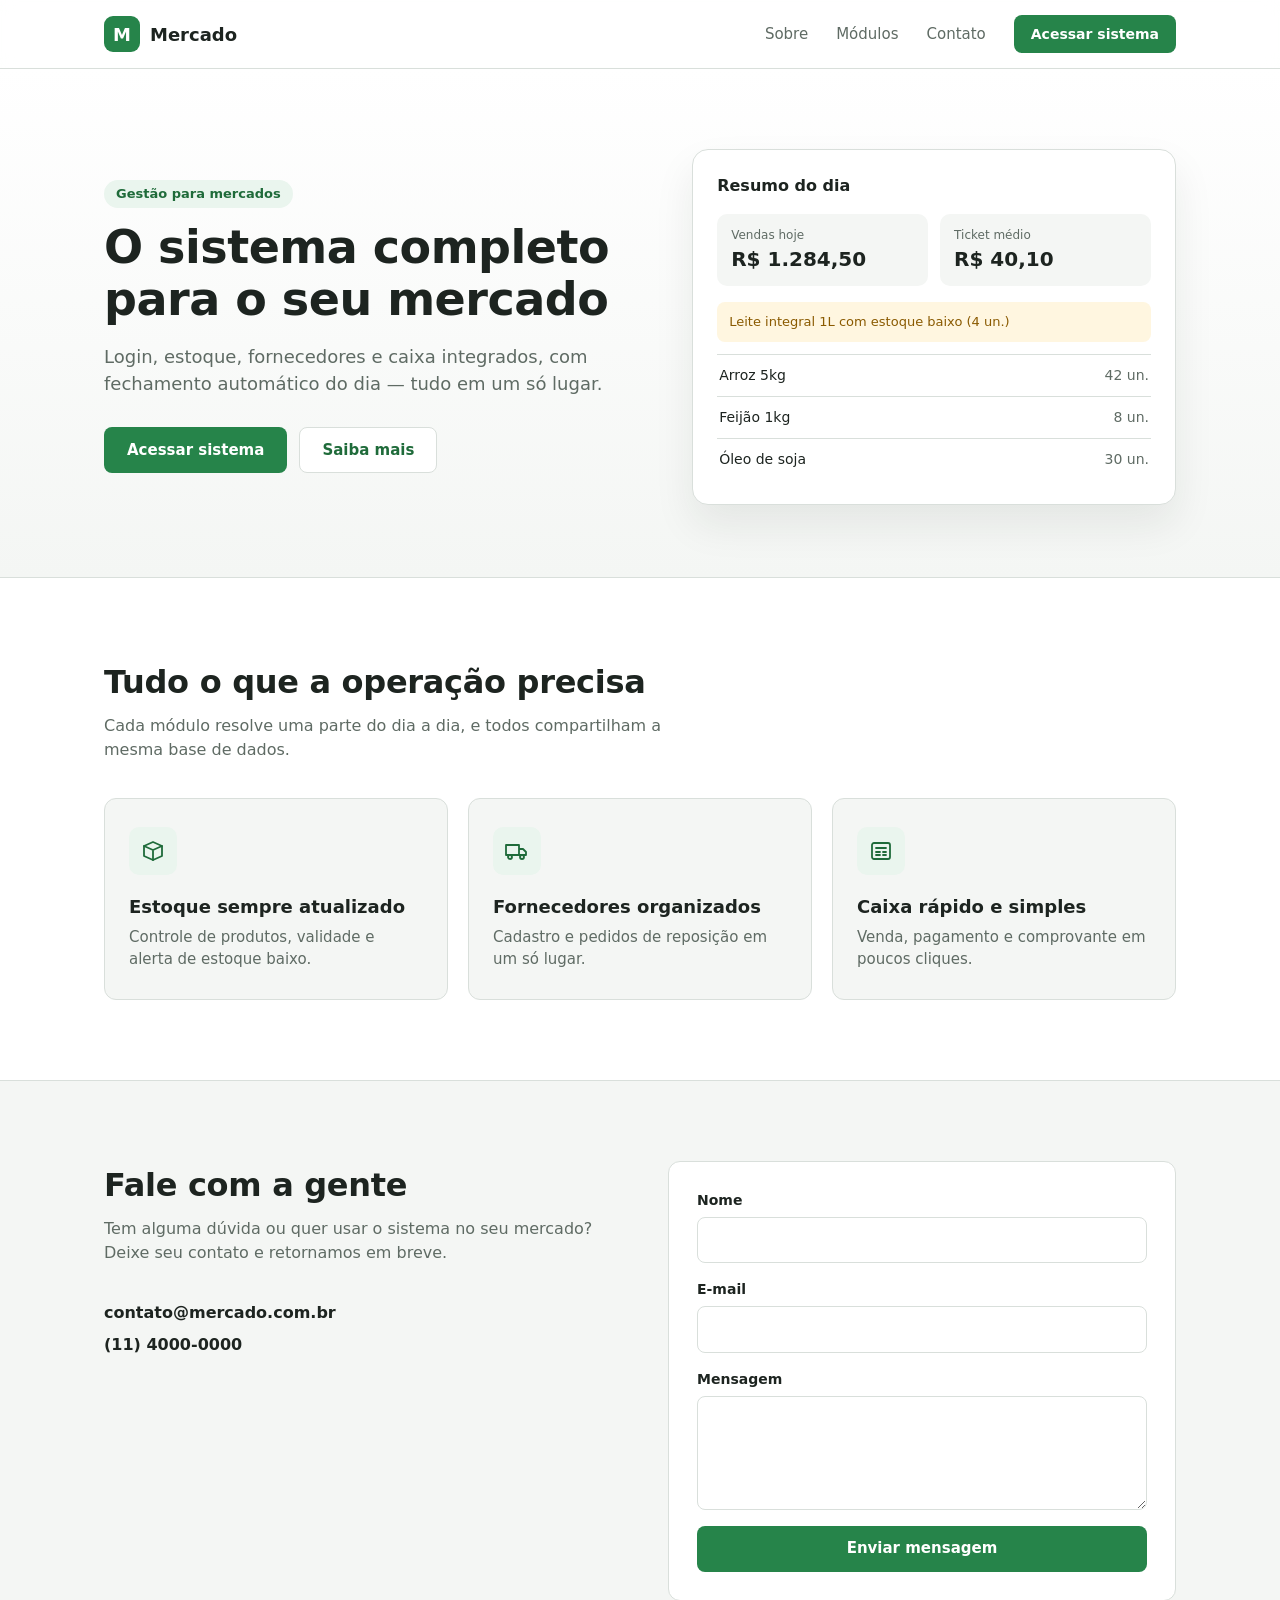
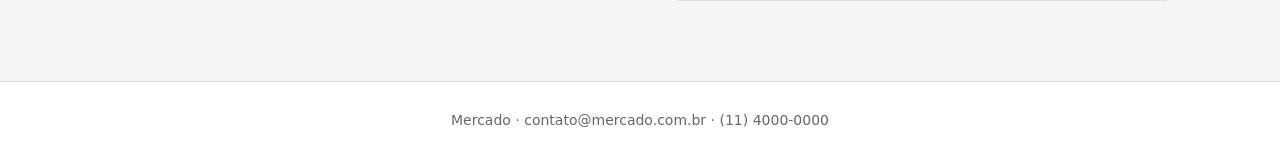
==== index.html @ 14bd08aa "Telas iniciais do site do mercado: landing, login, painel e estoque - Landing page com módulos e for" ====
<!doctype html>
<html lang="pt-BR">
<head>
  <meta charset="utf-8">
  <meta name="viewport" content="width=device-width, initial-scale=1">
  <title>Mercado · Sistema completo para o seu mercado</title>
  <link rel="stylesheet" href="css/landing.css">
</head>
<body>
  <header class="topbar">
    <div class="container topbar-inner">
      <a class="brand" href="index.html">
        <span class="brand-mark" aria-hidden="true">M</span>
        <span class="brand-name">Mercado</span>
      </a>
      <button class="menu-toggle" id="menu-toggle" aria-expanded="false" aria-controls="nav">Menu</button>
      <nav id="nav" class="nav">
        <a href="#sobre">Sobre</a>
        <a href="#modulos">Módulos</a>
        <a href="#contato">Contato</a>
        <a href="login.html" class="btn btn-primary btn-sm">Acessar sistema</a>
      </nav>
    </div>
  </header>

  <main>
    <section class="hero" id="sobre">
      <div class="container hero-inner">
        <div class="hero-text">
          <span class="eyebrow">Gestão para mercados</span>
          <h1>O sistema completo para o seu mercado</h1>
          <p>Login, estoque, fornecedores e caixa integrados, com fechamento automático do dia — tudo em um só lugar.</p>
          <div class="hero-actions">
            <a href="login.html" class="btn btn-primary">Acessar sistema</a>
            <a href="#modulos" class="btn btn-ghost">Saiba mais</a>
          </div>
        </div>

        <div class="hero-preview" aria-hidden="true">
          <div class="preview-card">
            <div class="preview-head">Resumo do dia</div>
            <div class="preview-stats">
              <div><small>Vendas hoje</small><strong>R$ 1.284,50</strong></div>
              <div><small>Ticket médio</small><strong>R$ 40,10</strong></div>
            </div>
            <div class="preview-alert">Leite integral 1L com estoque baixo (4 un.)</div>
            <div class="preview-row"><span>Arroz 5kg</span><span>42 un.</span></div>
            <div class="preview-row"><span>Feijão 1kg</span><span>8 un.</span></div>
            <div class="preview-row"><span>Óleo de soja</span><span>30 un.</span></div>
          </div>
        </div>
      </div>
    </section>

    <section class="modules" id="modulos">
      <div class="container">
        <h2>Tudo o que a operação precisa</h2>
        <p class="section-sub">Cada módulo resolve uma parte do dia a dia, e todos compartilham a mesma base de dados.</p>

        <div class="cards">
          <article class="card">
            <div class="card-icon" aria-hidden="true">
              <svg viewBox="0 0 24 24"><path d="M3 7l9-4 9 4v10l-9 4-9-4V7z"/><path d="M3 7l9 4 9-4M12 11v10"/></svg>
            </div>
            <h3>Estoque sempre atualizado</h3>
            <p>Controle de produtos, validade e alerta de estoque baixo.</p>
          </article>
          <article class="card">
            <div class="card-icon" aria-hidden="true">
              <svg viewBox="0 0 24 24"><path d="M1 6h13v10H1zM14 10h4l3 3v3h-7z"/><circle cx="5" cy="18" r="2"/><circle cx="17" cy="18" r="2"/></svg>
            </div>
            <h3>Fornecedores organizados</h3>
            <p>Cadastro e pedidos de reposição em um só lugar.</p>
          </article>
          <article class="card">
            <div class="card-icon" aria-hidden="true">
              <svg viewBox="0 0 24 24"><rect x="3" y="4" width="18" height="16" rx="2"/><path d="M7 9h10M7 13h4M14 13h3M7 16h4M14 16h3"/></svg>
            </div>
            <h3>Caixa rápido e simples</h3>
            <p>Venda, pagamento e comprovante em poucos cliques.</p>
          </article>
        </div>
      </div>
    </section>

    <section class="contact" id="contato">
      <div class="container contact-inner">
        <div>
          <h2>Fale com a gente</h2>
          <p class="section-sub">Tem alguma dúvida ou quer usar o sistema no seu mercado? Deixe seu contato e retornamos em breve.</p>
          <ul class="contact-info">
            <li>contato@mercado.com.br</li>
            <li>(11) 4000-0000</li>
          </ul>
        </div>

        <form class="contact-form" id="contact-form" novalidate>
          <div id="contact-msg" class="alert alert-success" role="status" hidden></div>
          <div class="field">
            <label for="c-nome">Nome</label>
            <input id="c-nome" type="text" autocomplete="name" required>
            <span class="field-error" id="c-nome-error"></span>
          </div>
          <div class="field">
            <label for="c-email">E-mail</label>
            <input id="c-email" type="email" autocomplete="email" required>
            <span class="field-error" id="c-email-error"></span>
          </div>
          <div class="field">
            <label for="c-mensagem">Mensagem</label>
            <textarea id="c-mensagem" rows="4" required></textarea>
            <span class="field-error" id="c-mensagem-error"></span>
          </div>
          <button type="submit" class="btn btn-primary btn-block">Enviar mensagem</button>
        </form>
      </div>
    </section>
  </main>

  <footer class="footer">
    <div class="container">Mercado · contato@mercado.com.br · (11) 4000-0000</div>
  </footer>

  <script src="js/landing.js"></script>
</body>
</html>
---- css/landing.css ----
:root {
  --green-700: #1f6b3a;
  --green-600: #26844a;
  --green-50: #eaf5ee;
  --amber-50: #fff6e0;
  --amber-700: #8a5a00;
  --red-600: #c0392b;
  --red-50: #fdecea;
  --ink: #1d2420;
  --muted: #5f6b64;
  --line: #d9dfdb;
  --bg: #f4f6f4;
  --card: #ffffff;
  --radius: 12px;
}

* { box-sizing: border-box; }
html { scroll-behavior: smooth; }

body {
  margin: 0;
  font-family: "Segoe UI", system-ui, -apple-system, Roboto, sans-serif;
  color: var(--ink);
  background: var(--bg);
  line-height: 1.5;
}

.container { max-width: 1120px; margin: 0 auto; padding: 0 24px; }

/* Botões */
.btn {
  display: inline-flex; align-items: center; justify-content: center;
  height: 46px; padding: 0 22px;
  border-radius: 8px; border: 1px solid transparent;
  font: inherit; font-size: 15px; font-weight: 600;
  text-decoration: none; cursor: pointer;
  transition: background .15s, border-color .15s;
}
.btn-primary { background: var(--green-600); color: #fff; }
.btn-primary:hover { background: var(--green-700); }
.btn-ghost { background: #fff; color: var(--green-700); border-color: var(--line); }
.btn-ghost:hover { border-color: var(--green-600); }
.btn-sm { height: 38px; padding: 0 16px; font-size: 14px; }
.btn-block { width: 100%; }
.btn:focus-visible { outline: 3px solid var(--green-50); outline-offset: 2px; }

/* Topo */
.topbar {
  position: sticky; top: 0; z-index: 10;
  background: rgba(255, 255, 255, .92);
  backdrop-filter: blur(8px);
  border-bottom: 1px solid var(--line);
}
.topbar-inner { display: flex; align-items: center; justify-content: space-between; height: 68px; }

.brand { display: inline-flex; align-items: center; gap: 10px; text-decoration: none; color: var(--ink); }
.brand-mark {
  width: 36px; height: 36px; display: grid; place-items: center;
  border-radius: 9px; background: var(--green-600); color: #fff;
  font-weight: 700; font-size: 18px;
}
.brand-name { font-weight: 700; font-size: 18px; }

.nav { display: flex; align-items: center; gap: 28px; }
.nav a:not(.btn) { color: var(--muted); text-decoration: none; font-size: 15px; font-weight: 500; }
.nav a:not(.btn):hover { color: var(--ink); }

.menu-toggle {
  display: none;
  height: 38px; padding: 0 14px;
  border: 1px solid var(--line); border-radius: 8px; background: #fff;
  font: inherit; font-size: 14px; font-weight: 600; cursor: pointer;
}

/* Hero */
.hero { padding: 80px 0 72px; background: linear-gradient(180deg, #fff 0%, var(--bg) 100%); }
.hero-inner { display: grid; grid-template-columns: 1.1fr 1fr; gap: 56px; align-items: center; }
.eyebrow {
  display: inline-block; margin-bottom: 14px; padding: 4px 12px;
  border-radius: 999px; background: var(--green-50); color: var(--green-700);
  font-size: 13px; font-weight: 600;
}
.hero h1 { font-size: 46px; line-height: 1.12; margin: 0 0 18px; letter-spacing: -.5px; }
.hero p { font-size: 18px; color: var(--muted); margin: 0 0 30px; max-width: 520px; }
.hero-actions { display: flex; gap: 12px; flex-wrap: wrap; }

.preview-card {
  background: var(--card); border: 1px solid var(--line); border-radius: 16px;
  padding: 24px; box-shadow: 0 20px 40px rgba(20, 40, 28, .08);
}
.preview-head { font-weight: 700; margin-bottom: 16px; }
.preview-stats { display: grid; grid-template-columns: 1fr 1fr; gap: 12px; margin-bottom: 16px; }
.preview-stats div { background: var(--bg); border-radius: 10px; padding: 12px 14px; }
.preview-stats small { display: block; color: var(--muted); font-size: 12px; }
.preview-stats strong { font-size: 20px; }
.preview-alert {
  background: var(--amber-50); color: var(--amber-700);
  border-radius: 8px; padding: 10px 12px; font-size: 13px; margin-bottom: 12px;
}
.preview-row {
  display: flex; justify-content: space-between;
  padding: 10px 2px; border-top: 1px solid var(--line); font-size: 14px;
}
.preview-row span:last-child { color: var(--muted); }

/* Seções */
section h2 { font-size: 32px; margin: 0 0 8px; letter-spacing: -.3px; }
.section-sub { color: var(--muted); font-size: 16px; margin: 0 0 36px; max-width: 560px; }

.modules { padding: 80px 0; background: #fff; border-top: 1px solid var(--line); border-bottom: 1px solid var(--line); }
.cards { display: grid; grid-template-columns: repeat(3, 1fr); gap: 20px; }
.card {
  background: var(--bg); border: 1px solid var(--line); border-radius: var(--radius);
  padding: 28px 24px;
}
.card-icon {
  width: 48px; height: 48px; display: grid; place-items: center;
  border-radius: 10px; background: var(--green-50); margin-bottom: 18px;
}
.card-icon svg {
  width: 24px; height: 24px; fill: none;
  stroke: var(--green-700); stroke-width: 1.8; stroke-linecap: round; stroke-linejoin: round;
}
.card h3 { font-size: 18px; margin: 0 0 6px; }
.card p { margin: 0; color: var(--muted); font-size: 15px; }

/* Contato */
.contact { padding: 80px 0; }
.contact-inner { display: grid; grid-template-columns: 1fr 1fr; gap: 56px; align-items: start; }
.contact-info { list-style: none; padding: 0; margin: 0; display: grid; gap: 8px; font-weight: 600; }

.contact-form {
  background: var(--card); border: 1px solid var(--line); border-radius: var(--radius);
  padding: 28px;
}
.field { display: flex; flex-direction: column; gap: 6px; margin-bottom: 16px; }
label { font-size: 14px; font-weight: 600; }
input, textarea {
  width: 100%; padding: 11px 14px;
  font: inherit; font-size: 15px; color: var(--ink);
  border: 1px solid var(--line); border-radius: 8px; background: #fff;
  transition: border-color .15s, box-shadow .15s;
}
textarea { resize: vertical; min-height: 100px; }
input:focus, textarea:focus { outline: none; border-color: var(--green-600); box-shadow: 0 0 0 3px var(--green-50); }
[aria-invalid="true"] { border-color: var(--red-600); }
.field-error { font-size: 13px; color: var(--red-600); }
.field-error:empty { display: none; }

.alert { margin-bottom: 16px; padding: 10px 14px; border-radius: 8px; font-size: 14px; }
.alert-success { background: var(--green-50); color: var(--green-700); border: 1px solid #bfe0cb; }

.footer { padding: 28px 0; border-top: 1px solid var(--line); background: #fff; color: var(--muted); font-size: 14px; text-align: center; }

/* Responsivo */
@media (max-width: 900px) {
  .hero-inner, .contact-inner { grid-template-columns: 1fr; gap: 40px; }
  .hero h1 { font-size: 36px; }
  .cards { grid-template-columns: 1fr; }
}

@media (max-width: 680px) {
  .container { padding: 0 16px; }
  .menu-toggle { display: inline-block; }
  .nav {
    display: none;
    position: absolute; top: 68px; left: 0; right: 0;
    flex-direction: column; align-items: stretch; gap: 0;
    background: #fff; border-bottom: 1px solid var(--line); padding: 8px 16px 16px;
  }
  .nav.open { display: flex; }
  .nav a:not(.btn) { padding: 12px 0; border-bottom: 1px solid var(--line); }
  .nav .btn { margin-top: 12px; }
  .hero { padding: 48px 0; }
  .hero h1 { font-size: 30px; }
  .hero p { font-size: 16px; }
  .modules, .contact { padding: 56px 0; }
  section h2 { font-size: 26px; }
}
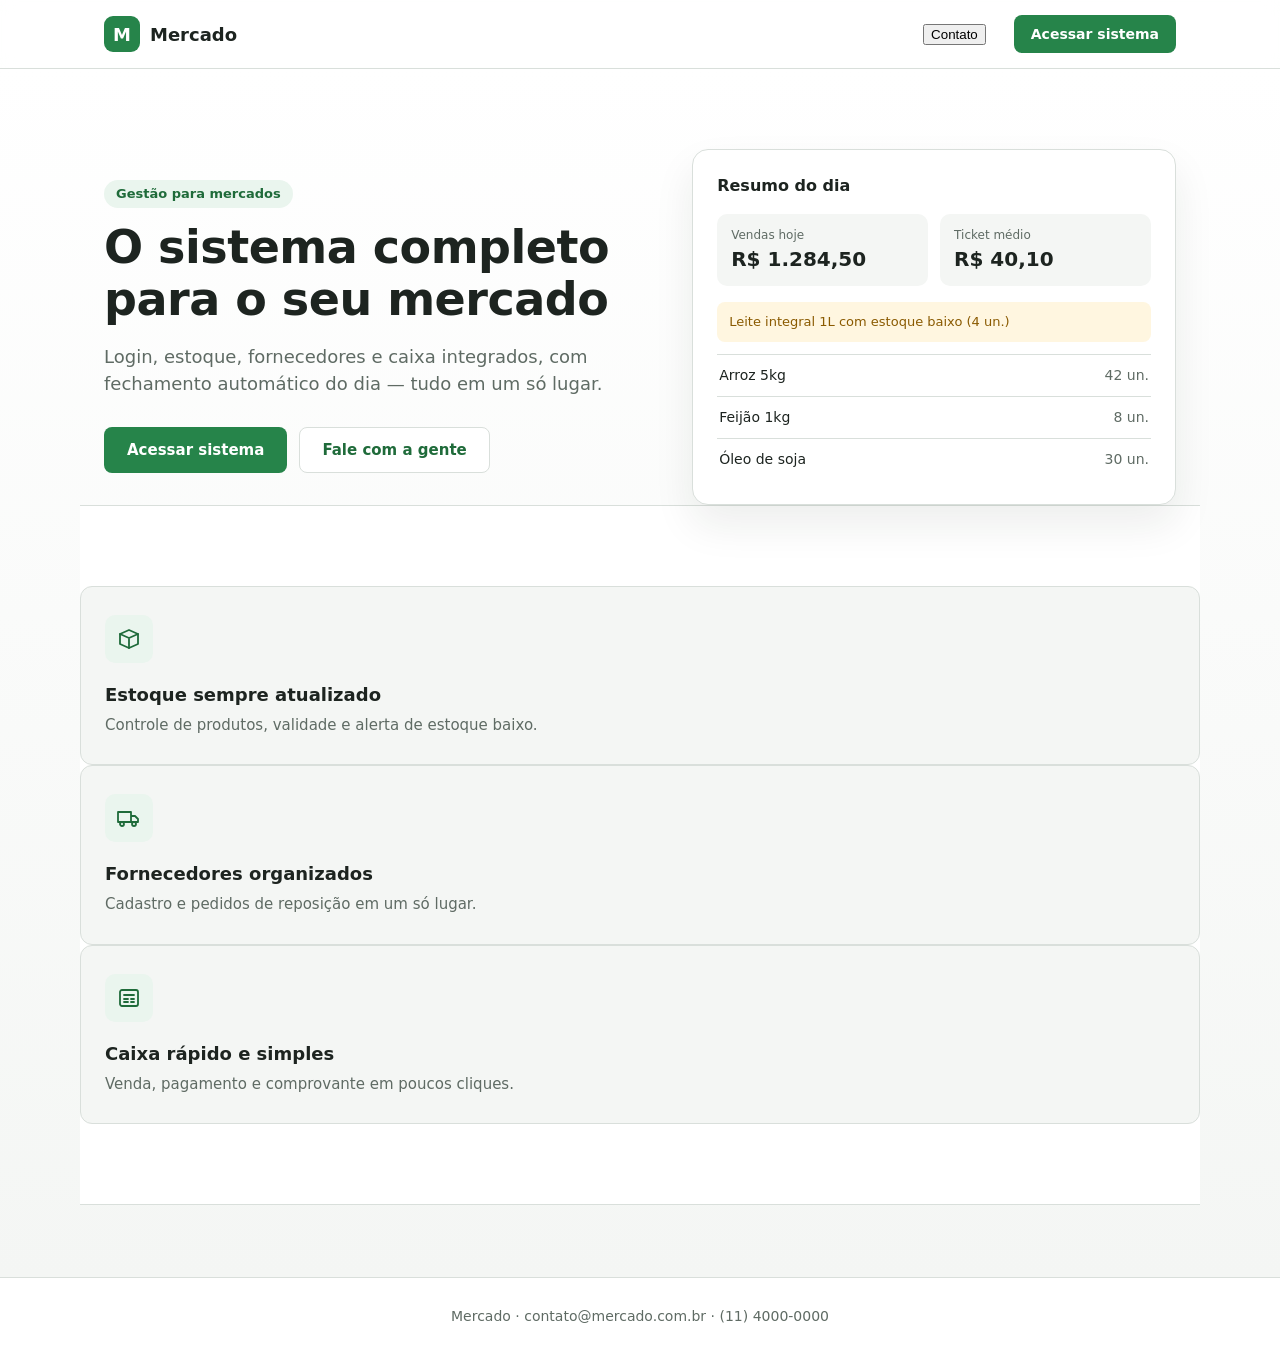
==== commit 2f3590b9: "Landing page e login em tela única + tela em desenvolvimento" ====
--- a/index.html
+++ b/index.html
@@ -13,107 +13,68 @@
         <span class="brand-mark" aria-hidden="true">M</span>
         <span class="brand-name">Mercado</span>
       </a>
-      <button class="menu-toggle" id="menu-toggle" aria-expanded="false" aria-controls="nav">Menu</button>
-      <nav id="nav" class="nav">
-        <a href="#sobre">Sobre</a>
-        <a href="#modulos">Módulos</a>
-        <a href="#contato">Contato</a>
+      <nav class="nav">
+        <button type="button" class="nav-link" id="abrir-contato" aria-haspopup="dialog">Contato</button>
         <a href="login.html" class="btn btn-primary btn-sm">Acessar sistema</a>
       </nav>
     </div>
   </header>
 
-  <main>
-    <section class="hero" id="sobre">
-      <div class="container hero-inner">
-        <div class="hero-text">
-          <span class="eyebrow">Gestão para mercados</span>
-          <h1>O sistema completo para o seu mercado</h1>
-          <p>Login, estoque, fornecedores e caixa integrados, com fechamento automático do dia — tudo em um só lugar.</p>
-          <div class="hero-actions">
-            <a href="login.html" class="btn btn-primary">Acessar sistema</a>
-            <a href="#modulos" class="btn btn-ghost">Saiba mais</a>
-          </div>
-        </div>
-
-        <div class="hero-preview" aria-hidden="true">
-          <div class="preview-card">
-            <div class="preview-head">Resumo do dia</div>
-            <div class="preview-stats">
-              <div><small>Vendas hoje</small><strong>R$ 1.284,50</strong></div>
-              <div><small>Ticket médio</small><strong>R$ 40,10</strong></div>
-            </div>
-            <div class="preview-alert">Leite integral 1L com estoque baixo (4 un.)</div>
-            <div class="preview-row"><span>Arroz 5kg</span><span>42 un.</span></div>
-            <div class="preview-row"><span>Feijão 1kg</span><span>8 un.</span></div>
-            <div class="preview-row"><span>Óleo de soja</span><span>30 un.</span></div>
-          </div>
+  <main class="hero">
+    <div class="container hero-inner">
+      <div class="hero-text">
+        <span class="eyebrow">Gestão para mercados</span>
+        <h1>O sistema completo para o seu mercado</h1>
+        <p>Login, estoque, fornecedores e caixa integrados, com fechamento automático do dia — tudo em um só lugar.</p>
+        <div class="hero-actions">
+          <a href="login.html" class="btn btn-primary">Acessar sistema</a>
+          <button type="button" class="btn btn-ghost" id="abrir-contato-hero" aria-haspopup="dialog">Fale com a gente</button>
         </div>
       </div>
-    </section>
 
-    <section class="modules" id="modulos">
-      <div class="container">
-        <h2>Tudo o que a operação precisa</h2>
-        <p class="section-sub">Cada módulo resolve uma parte do dia a dia, e todos compartilham a mesma base de dados.</p>
-
-        <div class="cards">
-          <article class="card">
-            <div class="card-icon" aria-hidden="true">
-              <svg viewBox="0 0 24 24"><path d="M3 7l9-4 9 4v10l-9 4-9-4V7z"/><path d="M3 7l9 4 9-4M12 11v10"/></svg>
-            </div>
-            <h3>Estoque sempre atualizado</h3>
-            <p>Controle de produtos, validade e alerta de estoque baixo.</p>
-          </article>
-          <article class="card">
-            <div class="card-icon" aria-hidden="true">
-              <svg viewBox="0 0 24 24"><path d="M1 6h13v10H1zM14 10h4l3 3v3h-7z"/><circle cx="5" cy="18" r="2"/><circle cx="17" cy="18" r="2"/></svg>
-            </div>
-            <h3>Fornecedores organizados</h3>
-            <p>Cadastro e pedidos de reposição em um só lugar.</p>
-          </article>
-          <article class="card">
-            <div class="card-icon" aria-hidden="true">
-              <svg viewBox="0 0 24 24"><rect x="3" y="4" width="18" height="16" rx="2"/><path d="M7 9h10M7 13h4M14 13h3M7 16h4M14 16h3"/></svg>
-            </div>
-            <h3>Caixa rápido e simples</h3>
-            <p>Venda, pagamento e comprovante em poucos cliques.</p>
-          </article>
+      <div class="hero-preview" aria-hidden="true">
+        <div class="preview-card">
+          <div class="preview-head">Resumo do dia</div>
+          <div class="preview-stats">
+            <div><small>Vendas hoje</small><strong>R$ 1.284,50</strong></div>
+            <div><small>Ticket médio</small><strong>R$ 40,10</strong></div>
+          </div>
+          <div class="preview-alert">Leite integral 1L com estoque baixo (4 un.)</div>
+          <div class="preview-row"><span>Arroz 5kg</span><span>42 un.</span></div>
+          <div class="preview-row"><span>Feijão 1kg</span><span>8 un.</span></div>
+          <div class="preview-row"><span>Óleo de soja</span><span>30 un.</span></div>
         </div>
       </div>
-    </section>
+    </div>
 
-    <section class="contact" id="contato">
-      <div class="container contact-inner">
+    <section class="container modules" aria-label="Módulos do sistema">
+      <article class="card">
+        <div class="card-icon" aria-hidden="true">
+          <svg viewBox="0 0 24 24"><path d="M3 7l9-4 9 4v10l-9 4-9-4V7z"/><path d="M3 7l9 4 9-4M12 11v10"/></svg>
+        </div>
         <div>
-          <h2>Fale com a gente</h2>
-          <p class="section-sub">Tem alguma dúvida ou quer usar o sistema no seu mercado? Deixe seu contato e retornamos em breve.</p>
-          <ul class="contact-info">
-            <li>contato@mercado.com.br</li>
-            <li>(11) 4000-0000</li>
-          </ul>
+          <h3>Estoque sempre atualizado</h3>
+          <p>Controle de produtos, validade e alerta de estoque baixo.</p>
         </div>
-
-        <form class="contact-form" id="contact-form" novalidate>
-          <div id="contact-msg" class="alert alert-success" role="status" hidden></div>
-          <div class="field">
-            <label for="c-nome">Nome</label>
-            <input id="c-nome" type="text" autocomplete="name" required>
-            <span class="field-error" id="c-nome-error"></span>
-          </div>
-          <div class="field">
-            <label for="c-email">E-mail</label>
-            <input id="c-email" type="email" autocomplete="email" required>
-            <span class="field-error" id="c-email-error"></span>
-          </div>
-          <div class="field">
-            <label for="c-mensagem">Mensagem</label>
-            <textarea id="c-mensagem" rows="4" required></textarea>
-            <span class="field-error" id="c-mensagem-error"></span>
-          </div>
-          <button type="submit" class="btn btn-primary btn-block">Enviar mensagem</button>
-        </form>
-      </div>
+      </article>
+      <article class="card">
+        <div class="card-icon" aria-hidden="true">
+          <svg viewBox="0 0 24 24"><path d="M1 6h13v10H1zM14 10h4l3 3v3h-7z"/><circle cx="5" cy="18" r="2"/><circle cx="17" cy="18" r="2"/></svg>
+        </div>
+        <div>
+          <h3>Fornecedores organizados</h3>
+          <p>Cadastro e pedidos de reposição em um só lugar.</p>
+        </div>
+      </article>
+      <article class="card">
+        <div class="card-icon" aria-hidden="true">
+          <svg viewBox="0 0 24 24"><rect x="3" y="4" width="18" height="16" rx="2"/><path d="M7 9h10M7 13h4M14 13h3M7 16h4M14 16h3"/></svg>
+        </div>
+        <div>
+          <h3>Caixa rápido e simples</h3>
+          <p>Venda, pagamento e comprovante em poucos cliques.</p>
+        </div>
+      </article>
     </section>
   </main>
 
@@ -121,6 +82,37 @@
     <div class="container">Mercado · contato@mercado.com.br · (11) 4000-0000</div>
   </footer>
 
+  <!-- Contato (janela) -->
+  <dialog class="contact-dialog" id="contato" aria-labelledby="contato-title">
+    <div class="dialog-head">
+      <div>
+        <h2 id="contato-title">Fale com a gente</h2>
+        <p class="section-sub">Deixe seu contato e retornamos em breve.</p>
+      </div>
+      <button type="button" class="dialog-close" id="fechar-contato" aria-label="Fechar">×</button>
+    </div>
+
+    <form class="contact-form" id="contact-form" novalidate>
+      <div id="contact-msg" class="alert alert-success" role="status" hidden></div>
+      <div class="field">
+        <label for="c-nome">Nome</label>
+        <input id="c-nome" type="text" autocomplete="name" required>
+        <span class="field-error" id="c-nome-error"></span>
+      </div>
+      <div class="field">
+        <label for="c-email">E-mail</label>
+        <input id="c-email" type="email" autocomplete="email" required>
+        <span class="field-error" id="c-email-error"></span>
+      </div>
+      <div class="field">
+        <label for="c-mensagem">Mensagem</label>
+        <textarea id="c-mensagem" rows="3" required></textarea>
+        <span class="field-error" id="c-mensagem-error"></span>
+      </div>
+      <button type="submit" class="btn btn-primary btn-block">Enviar mensagem</button>
+    </form>
+  </dialog>
+
   <script src="js/landing.js"></script>
 </body>
 </html>
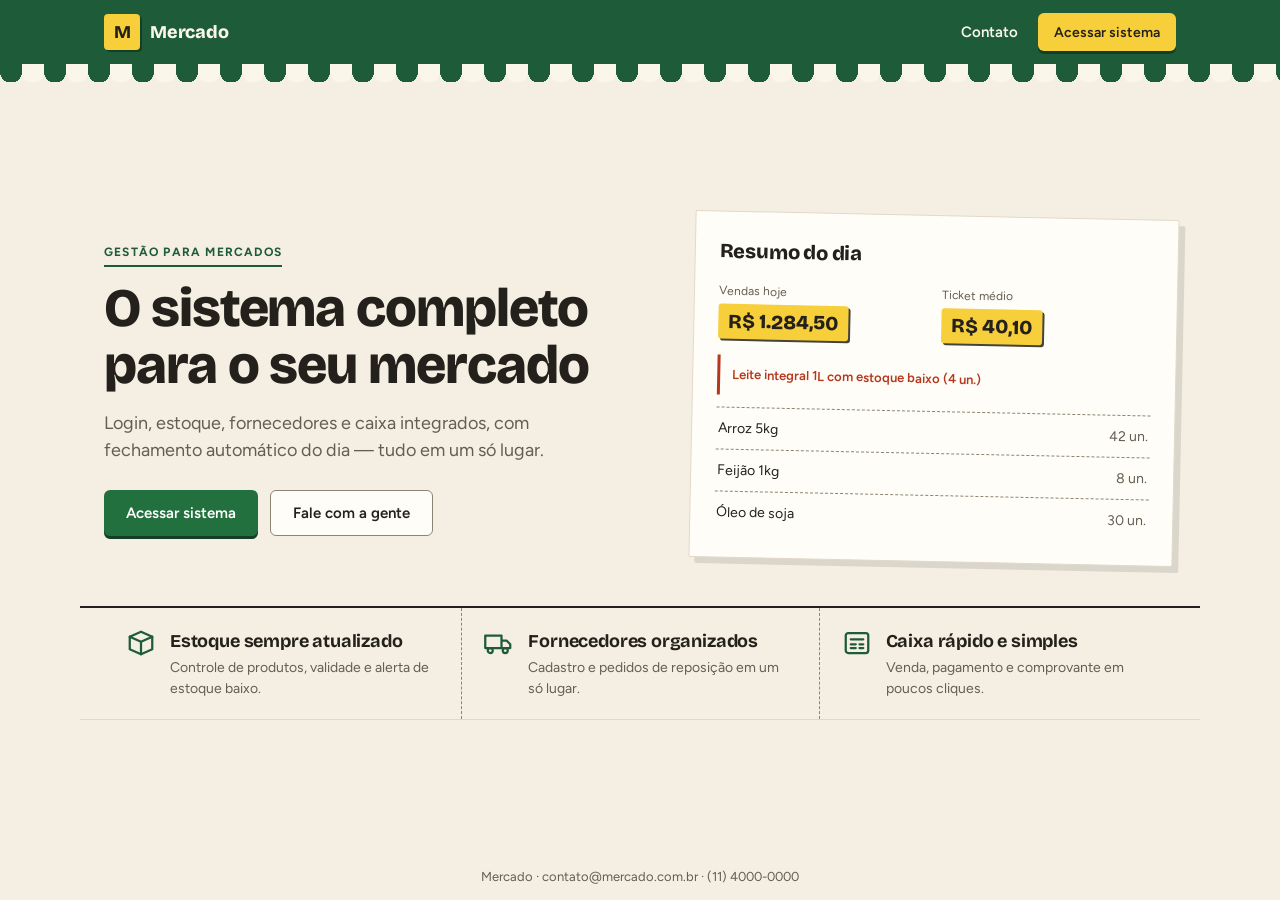
==== commit 3e93561f: "Novo visual "mercadinho de bairro" e ajustes de acessibilidade - css/tema.css: papel, toldo verde li" ====
--- a/index.html
+++ b/index.html
@@ -5,6 +5,7 @@
   <meta name="viewport" content="width=device-width, initial-scale=1">
   <title>Mercado · Sistema completo para o seu mercado</title>
   <link rel="stylesheet" href="css/landing.css">
+  <link rel="stylesheet" href="css/tema.css">
 </head>
 <body>
   <header class="topbar">
--- a/css/landing.css
+++ b/css/landing.css
@@ -44,14 +44,16 @@
 .btn-block { width: 100%; }
 .btn:focus-visible { outline: 3px solid var(--green-50); outline-offset: 2px; }
 
+/* Página inteira em uma tela: topo, conteúdo e rodapé dividem 100% da altura */
+body { min-height: 100vh; min-height: 100dvh; display: flex; flex-direction: column; }
+
 /* Topo */
 .topbar {
-  position: sticky; top: 0; z-index: 10;
-  background: rgba(255, 255, 255, .92);
-  backdrop-filter: blur(8px);
+  flex: none;
+  background: #fff;
   border-bottom: 1px solid var(--line);
 }
-.topbar-inner { display: flex; align-items: center; justify-content: space-between; height: 68px; }
+.topbar-inner { display: flex; align-items: center; justify-content: space-between; height: 64px; }
 
 .brand { display: inline-flex; align-items: center; gap: 10px; text-decoration: none; color: var(--ink); }
 .brand-mark {
@@ -61,27 +63,29 @@
 }
 .brand-name { font-weight: 700; font-size: 18px; }
 
-.nav { display: flex; align-items: center; gap: 28px; }
-.nav a:not(.btn) { color: var(--muted); text-decoration: none; font-size: 15px; font-weight: 500; }
-.nav a:not(.btn):hover { color: var(--ink); }
-
-.menu-toggle {
-  display: none;
-  height: 38px; padding: 0 14px;
-  border: 1px solid var(--line); border-radius: 8px; background: #fff;
-  font: inherit; font-size: 14px; font-weight: 600; cursor: pointer;
+.nav { display: flex; align-items: center; gap: 20px; }
+.nav-link {
+  border: 0; background: none; padding: 0; cursor: pointer;
+  color: var(--muted); font: inherit; font-size: 15px; font-weight: 500;
 }
+.nav-link:hover { color: var(--ink); }
 
 /* Hero */
-.hero { padding: 80px 0 72px; background: linear-gradient(180deg, #fff 0%, var(--bg) 100%); }
-.hero-inner { display: grid; grid-template-columns: 1.1fr 1fr; gap: 56px; align-items: center; }
+.hero {
+  flex: 1;
+  display: flex; flex-direction: column; justify-content: center;
+  gap: clamp(24px, 5vh, 56px);
+  padding: clamp(20px, 4vh, 48px) 0;
+  background: linear-gradient(180deg, #fff 0%, var(--bg) 100%);
+}
+.hero-inner { width: 100%; display: grid; grid-template-columns: 1.1fr 1fr; gap: 56px; align-items: center; }
 .eyebrow {
   display: inline-block; margin-bottom: 14px; padding: 4px 12px;
   border-radius: 999px; background: var(--green-50); color: var(--green-700);
   font-size: 13px; font-weight: 600;
 }
-.hero h1 { font-size: 46px; line-height: 1.12; margin: 0 0 18px; letter-spacing: -.5px; }
-.hero p { font-size: 18px; color: var(--muted); margin: 0 0 30px; max-width: 520px; }
+.hero h1 { font-size: clamp(30px, 5.2vh, 46px); line-height: 1.12; margin: 0 0 16px; letter-spacing: -.5px; }
+.hero-text p { font-size: 18px; color: var(--muted); margin: 0 0 26px; max-width: 520px; }
 .hero-actions { display: flex; gap: 12px; flex-wrap: wrap; }
 
 .preview-card {
@@ -103,37 +107,46 @@
 }
 .preview-row span:last-child { color: var(--muted); }
 
-/* Seções */
-section h2 { font-size: 32px; margin: 0 0 8px; letter-spacing: -.3px; }
-.section-sub { color: var(--muted); font-size: 16px; margin: 0 0 36px; max-width: 560px; }
-
-.modules { padding: 80px 0; background: #fff; border-top: 1px solid var(--line); border-bottom: 1px solid var(--line); }
-.cards { display: grid; grid-template-columns: repeat(3, 1fr); gap: 20px; }
+/* Módulos (faixa abaixo do hero) */
+.modules { width: 100%; display: grid; grid-template-columns: repeat(3, 1fr); gap: 16px; }
 .card {
-  background: var(--bg); border: 1px solid var(--line); border-radius: var(--radius);
-  padding: 28px 24px;
+  display: flex; gap: 14px; align-items: flex-start;
+  background: var(--card); border: 1px solid var(--line); border-radius: var(--radius);
+  padding: 18px 20px;
 }
 .card-icon {
-  width: 48px; height: 48px; display: grid; place-items: center;
-  border-radius: 10px; background: var(--green-50); margin-bottom: 18px;
+  flex: none;
+  width: 44px; height: 44px; display: grid; place-items: center;
+  border-radius: 10px; background: var(--green-50);
 }
 .card-icon svg {
-  width: 24px; height: 24px; fill: none;
+  width: 22px; height: 22px; fill: none;
   stroke: var(--green-700); stroke-width: 1.8; stroke-linecap: round; stroke-linejoin: round;
 }
-.card h3 { font-size: 18px; margin: 0 0 6px; }
-.card p { margin: 0; color: var(--muted); font-size: 15px; }
+.card h3 { font-size: 16px; margin: 0 0 2px; }
+.card p { margin: 0; color: var(--muted); font-size: 14px; }
 
-/* Contato */
-.contact { padding: 80px 0; }
-.contact-inner { display: grid; grid-template-columns: 1fr 1fr; gap: 56px; align-items: start; }
-.contact-info { list-style: none; padding: 0; margin: 0; display: grid; gap: 8px; font-weight: 600; }
+/* Contato (janela) */
+.contact-dialog {
+  width: min(460px, calc(100% - 32px));
+  max-height: calc(100dvh - 32px);
+  padding: 24px 24px 20px;
+  border: 1px solid var(--line); border-radius: 16px;
+  box-shadow: 0 24px 48px rgba(20, 40, 28, .18);
+  color: var(--ink);
+}
+.contact-dialog::backdrop { background: rgba(20, 30, 24, .45); }
+.dialog-head { display: flex; justify-content: space-between; align-items: flex-start; gap: 12px; margin-bottom: 16px; }
+.dialog-head h2 { font-size: 22px; margin: 0 0 2px; letter-spacing: -.3px; }
+.section-sub { color: var(--muted); font-size: 14px; margin: 0; }
+.dialog-close {
+  flex: none; width: 36px; height: 36px;
+  border: 0; border-radius: 8px; background: transparent;
+  font-size: 24px; line-height: 1; color: var(--muted); cursor: pointer;
+}
+.dialog-close:hover { background: var(--bg); color: var(--ink); }
 
-.contact-form {
-  background: var(--card); border: 1px solid var(--line); border-radius: var(--radius);
-  padding: 28px;
-}
-.field { display: flex; flex-direction: column; gap: 6px; margin-bottom: 16px; }
+.field { display: flex; flex-direction: column; gap: 6px; margin-bottom: 14px; }
 label { font-size: 14px; font-weight: 600; }
 input, textarea {
   width: 100%; padding: 11px 14px;
@@ -141,7 +154,7 @@
   border: 1px solid var(--line); border-radius: 8px; background: #fff;
   transition: border-color .15s, box-shadow .15s;
 }
-textarea { resize: vertical; min-height: 100px; }
+textarea { resize: vertical; min-height: 84px; }
 input:focus, textarea:focus { outline: none; border-color: var(--green-600); box-shadow: 0 0 0 3px var(--green-50); }
 [aria-invalid="true"] { border-color: var(--red-600); }
 .field-error { font-size: 13px; color: var(--red-600); }
@@ -150,30 +163,31 @@
 .alert { margin-bottom: 16px; padding: 10px 14px; border-radius: 8px; font-size: 14px; }
 .alert-success { background: var(--green-50); color: var(--green-700); border: 1px solid #bfe0cb; }
 
-.footer { padding: 28px 0; border-top: 1px solid var(--line); background: #fff; color: var(--muted); font-size: 14px; text-align: center; }
+.footer { flex: none; padding: 14px 0; border-top: 1px solid var(--line); background: #fff; color: var(--muted); font-size: 13px; text-align: center; }
 
 /* Responsivo */
 @media (max-width: 900px) {
-  .hero-inner, .contact-inner { grid-template-columns: 1fr; gap: 40px; }
-  .hero h1 { font-size: 36px; }
-  .cards { grid-template-columns: 1fr; }
+  .hero-inner { grid-template-columns: 1fr; }
+  .hero-preview { display: none; }
+  .modules { grid-template-columns: 1fr; gap: 10px; }
+  .card { padding: 14px 16px; }
 }
 
 @media (max-width: 680px) {
   .container { padding: 0 16px; }
-  .menu-toggle { display: inline-block; }
-  .nav {
-    display: none;
-    position: absolute; top: 68px; left: 0; right: 0;
-    flex-direction: column; align-items: stretch; gap: 0;
-    background: #fff; border-bottom: 1px solid var(--line); padding: 8px 16px 16px;
-  }
-  .nav.open { display: flex; }
-  .nav a:not(.btn) { padding: 12px 0; border-bottom: 1px solid var(--line); }
-  .nav .btn { margin-top: 12px; }
-  .hero { padding: 48px 0; }
-  .hero h1 { font-size: 30px; }
-  .hero p { font-size: 16px; }
-  .modules, .contact { padding: 56px 0; }
-  section h2 { font-size: 26px; }
+  .topbar-inner { height: 60px; }
+  .nav { gap: 14px; }
+  .hero h1 { font-size: 28px; margin-bottom: 12px; }
+  .hero-text p { font-size: 15px; margin-bottom: 20px; }
+  .hero-actions .btn { flex: 1; height: 44px; padding: 0 14px; }
+  .card-icon { width: 38px; height: 38px; }
+  .card p { font-size: 13px; }
 }
+
+/* Telas baixas (notebooks): compacta para continuar sem rolagem */
+@media (min-width: 901px) and (max-height: 760px) {
+  .hero-text p { font-size: 16px; margin-bottom: 20px; }
+  .preview-card { padding: 18px; }
+  .preview-row { padding: 7px 2px; }
+  .card { padding: 14px 18px; }
+}
--- a/css/tema.css
+++ b/css/tema.css
@@ -0,0 +1,340 @@
+/*
+ * Tema "mercadinho de bairro": papel, toldo verde listrado, etiqueta amarela de preço e vermelho tomate.
+ * Carregado por último em todas as páginas; troca as cores e o acabamento sem mexer na estrutura das telas.
+ * Contrastes conferidos para WCAG 2.1 AA (texto >= 4.5:1, bordas de campo e ícones de aviso >= 3:1).
+ */
+@import url("https://fonts.googleapis.com/css2?family=Bricolage+Grotesque:opsz,wght@12..96,600;12..96,700;12..96,800&family=Figtree:wght@400;500;600;700&display=swap");
+
+:root {
+  /* Cores do mercadinho (os nomes antigos continuam valendo para o CSS de cada tela) */
+  --papel: #f5efe3;
+  --cartao: #fffdf8;
+  --tinta: #24211c;
+  --suave: #655d50;
+  --linha: #e2d9c8;
+  --linha-forte: #8e8473;      /* borda de campo: 3.6:1 sobre o cartão */
+  --toldo: #1e5b38;
+  --toldo-escuro: #143f27;
+  --creme: #fbf6ea;
+  --etiqueta: #f6cf3a;
+  --tomate: #b5371c;
+
+  --green-800: #143f27;
+  --green-700: #1e5b38;
+  --green-600: #23703f;
+  --green-100: #c9dcc1;
+  --green-50: #e3eedd;
+  --blue-600: #285a96;
+  --blue-50: #e4ecf6;
+  --amber-700: #7a4d00;
+  --amber-50: #fbefcb;
+  --red-600: #b5371c;
+  --red-50: #fbe3dc;
+  --ink: var(--tinta);
+  --muted: var(--suave);
+  --line: var(--linha);
+  --bg: var(--papel);
+  --card: var(--cartao);
+  --radius: 6px;
+
+  --fonte-titulo: "Bricolage Grotesque", "Segoe UI", system-ui, sans-serif;
+  --fonte-texto: "Figtree", "Segoe UI", system-ui, sans-serif;
+  --foco: 0 0 0 2px var(--cartao), 0 0 0 4px var(--toldo);
+}
+
+body {
+  font-family: var(--fonte-texto);
+  background: var(--papel);
+  color: var(--tinta);
+}
+
+h1, h2, h3, .brand-name, .card-title, .kpi-value, .total, .preview-head {
+  font-family: var(--fonte-titulo);
+  letter-spacing: -.01em;
+}
+h1 { font-weight: 800; }
+
+/* "Pular para o conteúdo": só aparece quando recebe o foco pelo teclado */
+.pular {
+  position: fixed; left: 12px; top: -60px; z-index: 100;
+  padding: 10px 16px; border-radius: 4px;
+  background: var(--etiqueta); color: var(--tinta); font-weight: 700; text-decoration: none;
+  box-shadow: 2px 2px 0 var(--tinta);
+}
+.pular:focus { top: 12px; }
+main:focus { outline: none; }
+
+/* Links de texto com área de toque de pelo menos 36px de altura */
+.nav-link, .link-simples, .link, .back-link, .toggle-pass { min-height: 36px; display: inline-flex; align-items: center; }
+
+/* ---------- Foco visível (o anterior, verde-claro, quase não aparecia) ---------- */
+:where(a, button, input, select, textarea, summary, [tabindex]):focus-visible {
+  outline: 3px solid var(--toldo) !important;
+  outline-offset: 2px !important;
+  box-shadow: none;
+}
+.sidebar :where(a, button):focus-visible, .brand-panel :where(a, button):focus-visible { outline-color: var(--etiqueta) !important; }
+
+/* ---------- Toldo listrado (topo do site, menu e celular) ---------- */
+.topbar, .mobile-bar { position: relative; }
+.topbar::after, .mobile-bar::after, .sidebar::before, .brand-panel::before {
+  content: ""; display: block; height: 18px;
+  background: repeating-linear-gradient(90deg, var(--toldo) 0 22px, var(--creme) 22px 44px);
+  -webkit-mask: linear-gradient(#000 0 0) top / 100% 8px no-repeat, radial-gradient(circle 11px at 11px 0, #000 98%, #0000) 0 8px / 22px 10px repeat-x;
+          mask: linear-gradient(#000 0 0) top / 100% 8px no-repeat, radial-gradient(circle 11px at 11px 0, #000 98%, #0000) 0 8px / 22px 10px repeat-x;
+}
+/* Sobre fundo verde, a listra escura aparece no lugar da verde */
+.sidebar::before, .brand-panel::before {
+  background: repeating-linear-gradient(90deg, var(--toldo-escuro) 0 22px, var(--creme) 22px 44px);
+}
+.topbar::after, .mobile-bar::after { position: absolute; left: 0; right: 0; top: 100%; z-index: 5; pointer-events: none; }
+
+/* ---------- Marca ---------- */
+.brand-mark {
+  border-radius: 4px; background: var(--etiqueta); color: var(--tinta);
+  font-family: var(--fonte-titulo); font-weight: 800; box-shadow: 2px 2px 0 var(--toldo-escuro);
+}
+.brand-name { font-weight: 800; }
+
+/* ---------- Botões ---------- */
+.btn, .btn-primary, .btn-ghost, .btn-danger, .menu-toggle, .btn-logout {
+  border-radius: 6px; font-family: var(--fonte-texto);
+}
+.btn-primary {
+  background: var(--green-600); color: #fff; border: 0;
+  box-shadow: 0 3px 0 var(--toldo-escuro);
+}
+.btn-primary:hover { background: var(--toldo); }
+.btn-primary:active { transform: translateY(2px); box-shadow: 0 1px 0 var(--toldo-escuro); }
+.btn-ghost {
+  background: var(--cartao); color: var(--tinta); border: 1.5px solid var(--linha-forte);
+}
+.btn-ghost:hover { border-color: var(--tinta); background: #fff; }
+.btn-danger { box-shadow: 0 3px 0 #7d2412; }
+
+/* ---------- Campos ---------- */
+input:not([type=checkbox]):not([type=radio]), select, textarea,
+.field input, .field select, .field textarea, .search input, .input-wrap input, .campo-qtd input, .item-campo input, .entrega input {
+  border-color: var(--linha-forte) !important;
+  border-radius: 6px !important;
+  background-color: #fff;
+}
+input:focus, select:focus, textarea:focus,
+.field input:focus, .field select:focus, .search input:focus, .input-wrap input:focus {
+  border-color: var(--toldo) !important;
+  box-shadow: 0 0 0 3px var(--green-50) !important;
+}
+input[aria-invalid="true"], select[aria-invalid="true"], textarea[aria-invalid="true"] { border-color: var(--tomate) !important; }
+::placeholder { color: #857c6e; opacity: 1; }
+.input-icon, .search svg { color: var(--suave) !important; }
+
+/* ---------- Cartões: papel branco, sem sombra borrada ---------- */
+.card, .form-card, .preview-card, .kpi, .kpi-q, .modal, .contact-dialog {
+  border-radius: 8px;
+  border: 1px solid var(--linha);
+  background: var(--cartao);
+  box-shadow: none;
+}
+.card-title { font-size: 18px; font-weight: 700; }
+
+/* Ícones sem quadradinho colorido atrás (era o que deixava tudo com cara de modelo pronto) */
+.kpi-icon, .kpi-q-icon, .card-icon, .benefit-icon, .leitor-icon, .abrir-icon, .suggestion-icon, .shortcut-icon, .alert-icon {
+  background: none !important; border: 0 !important; border-radius: 0 !important;
+  width: auto !important; height: auto !important;
+}
+.kpi-icon svg, .kpi-q-icon svg, .shortcut-icon svg, .alert-icon svg { width: 22px !important; height: 22px !important; }
+.card-icon svg, .leitor-icon svg, .abrir-icon svg { width: 30px !important; height: 30px !important; stroke: var(--toldo) !important; }
+
+/* ---------- Etiqueta de preço (amarela, como na gôndola) ---------- */
+.preco-etiqueta, #kpi-vendas, #kpi-ticket, .total, .preview-stats strong, .mini-stat strong, #r-total, #r-ticket {
+  display: inline-block; width: fit-content;
+  padding: 2px 10px 3px;
+  background: var(--etiqueta); color: var(--tinta);
+  border-radius: 3px;
+  font-family: var(--fonte-titulo); font-weight: 800;
+  box-shadow: 2px 2px 0 rgba(36, 33, 28, .85);
+}
+.preco-etiqueta { padding: 1px 7px 2px; font-size: 15px; box-shadow: 1px 1px 0 rgba(36, 33, 28, .85); }
+.preco-etiqueta small { color: var(--tinta); font-weight: 600; }
+
+/* ---------- Tela interna: menu lateral como o toldo ---------- */
+.sidebar {
+  background: var(--toldo); color: var(--creme); border-right: 0;
+  padding-top: 0;
+}
+.sidebar::before { margin: 0 -14px 14px; }
+.sidebar .brand { color: var(--creme); }
+.nav-item { color: #d9e6d5; font-weight: 600; border-radius: 4px; }
+.nav-item svg { stroke: currentColor; }
+.nav-item:hover { background: rgba(251, 246, 234, .1); color: #fff; }
+.nav-item.active { background: var(--etiqueta); color: var(--tinta); box-shadow: 2px 2px 0 var(--toldo-escuro); }
+.nav-item .soon { background: transparent; border: 1px solid rgba(251, 246, 234, .5); color: #d9e6d5; border-radius: 3px; }
+.sidebar-footer { border-top-color: rgba(251, 246, 234, .2); }
+.user strong { color: #fff; }
+.user span { color: #d9e6d5; }
+.avatar { background: var(--etiqueta); color: var(--tinta); border-radius: 4px; }
+.btn-logout { background: transparent; color: var(--creme); border: 1.5px solid rgba(251, 246, 234, .45); }
+.btn-logout:hover { color: #fff; border-color: #fff; background: rgba(251, 246, 234, .08); }
+
+.mobile-bar { background: var(--toldo) !important; border-bottom: 0 !important; color: var(--creme); }
+.mobile-bar .brand { color: var(--creme); }
+.menu-toggle { background: transparent !important; color: var(--creme); border: 1.5px solid rgba(251, 246, 234, .6) !important; }
+@media (max-width: 900px) {
+  .sidebar::before { display: none; }
+  .sidebar { padding-top: 20px; }
+  .main { padding-top: 40px; }
+}
+
+.page-head h1 { font-size: 32px; font-weight: 800; }
+.page-head p { color: var(--suave); }
+.live { background: var(--cartao); border-radius: 4px; }
+@media (prefers-reduced-motion: reduce) {
+  .live-dot { animation: none; }
+  *, *::before, *::after { transition-duration: .01ms !important; animation-duration: .01ms !important; }
+}
+
+/* ---------- Indicadores ---------- */
+.kpi { gap: 2px; }
+.kpi-label, .kpi-q span:last-child { color: var(--suave); font-weight: 600; }
+.kpi-value { font-size: 30px; font-weight: 800; margin: 4px 0 6px; width: fit-content; }
+.kpi-q strong { font-family: var(--fonte-titulo); font-weight: 800; font-size: 28px; }
+/* Estoque e Fornecedores: uma faixa de contadores em vez de vários quadrados */
+.kpis-q { gap: 0; background: var(--cartao); border: 1px solid var(--linha); border-radius: 8px; overflow: hidden; }
+.kpi-q {
+  flex: 1 1 130px; width: auto; min-height: 0; padding: 14px 16px;
+  border: 0; border-right: 1px dashed var(--linha-forte); border-radius: 0; background: transparent;
+}
+.kpi-q:last-child { border-right: 0; }
+.kpi-q strong { margin-top: 2px; }
+.kpi-q:hover { background: #fffaf0; }
+.kpi-q.active { background: #fdf3d4; box-shadow: inset 0 -4px 0 var(--etiqueta); }
+@media (max-width: 760px) {
+  .kpi-q { width: auto; flex-basis: 45%; border-bottom: 1px dashed var(--linha-forte); }
+}
+.icon-green { color: var(--toldo) !important; }
+.icon-amber { color: var(--amber-700) !important; }
+.icon-red { color: var(--tomate) !important; }
+.icon-blue { color: var(--blue-600) !important; }
+
+/* ---------- Atalhos e avisos do Painel ---------- */
+.shortcut { background: var(--cartao); border: 1.5px dashed var(--linha-forte); border-radius: 6px; }
+.shortcut:hover { background: #fff; border-style: solid; border-color: var(--tinta); }
+.alerts li { border-top: 1px dashed var(--linha); }
+
+/* ---------- Filtros (chips) como etiquetinhas ---------- */
+.chip {
+  min-height: 36px; border-radius: 4px; background: var(--cartao);
+  border: 1.5px solid var(--linha-forte); color: var(--tinta); font-family: var(--fonte-texto);
+}
+.chip:hover { border-color: var(--tinta); }
+.chip.active, .chip[aria-pressed="true"] { background: var(--etiqueta); border-color: var(--tinta); color: var(--tinta); }
+.chip span, .chip.active span { background: rgba(36, 33, 28, .08); color: var(--tinta); border-radius: 3px; }
+.etiqueta { background: var(--etiqueta); color: var(--tinta); border-radius: 3px; }
+.contador { background: var(--tomate); border-radius: 3px; }
+
+/* ---------- Tabelas como caderno de anotação ---------- */
+.table-card { overflow: hidden; }
+.table th {
+  background: transparent; color: var(--suave);
+  font-size: 12px; letter-spacing: .06em; text-transform: uppercase;
+  border-bottom: 2px solid var(--tinta);
+}
+.table td { border-bottom: 1px dashed var(--linha); }
+.table tr.row:hover td { background: #fffaf0; }
+.table tr.row.open td, .details > td { background: #f8f2e4 !important; }
+.row-toggle { width: 36px; height: 36px; border-radius: 4px; border-color: var(--linha-forte); background: var(--cartao); color: var(--tinta); }
+.link-btn { min-height: 36px; border-radius: 4px; border: 1.5px solid var(--linha-forte); background: var(--cartao); color: var(--tinta); }
+.link-btn:hover { border-color: var(--tinta); color: var(--tinta); }
+.link-btn.danger { color: var(--tomate); }
+.link-btn.danger:hover { border-color: var(--tomate); color: var(--tomate); }
+.detail { border-radius: 4px; background: var(--cartao); }
+.history { border-radius: 4px; }
+.history th { background: transparent; border-bottom: 2px solid var(--tinta); text-transform: uppercase; letter-spacing: .05em; }
+.history td { background: var(--cartao); border-bottom: 1px dashed var(--linha); }
+
+/* Sinais de estoque e validade com contraste de pelo menos 3:1 */
+.dot-low { background: var(--tomate); }
+.qty.low { color: var(--tomate); }
+.sinal-aviso { border-bottom-color: #a86f00; }
+.alerta-validade.atencao { color: #a86f00; }
+.alerta-validade.vencido { color: var(--tomate); }
+
+/* Categorias: etiqueta reta em vez de pílula */
+.cat { border-radius: 3px; }
+.badge, .status { border-radius: 3px; }
+
+/* ---------- Avisos ---------- */
+.aviso, .alert { border-radius: 4px; border-left-width: 4px; }
+.suggestion { background: #fdf3d4; border: 1px solid #e8d08a; border-left: 4px solid var(--amber-700); border-radius: 4px; }
+.suggestion-text small { letter-spacing: .08em; }
+
+/* ---------- Janelas ---------- */
+.modal, .contact-dialog { border-radius: 8px; border-top: 6px solid var(--toldo); }
+.modal::backdrop, .contact-dialog::backdrop { background: rgba(36, 33, 28, .55); }
+.modal-head h2 { font-size: 22px; }
+.confirm-icon { background: var(--red-50); border-radius: 4px; }
+.icon-btn { width: 40px; height: 40px; color: var(--tinta); }
+.toast { background: var(--tinta); border-radius: 4px; box-shadow: 3px 3px 0 var(--etiqueta); }
+
+/* ---------- Caixa ---------- */
+.total { font-size: 34px; margin: 6px 0 4px; }
+.formas .chip { min-height: 44px; }
+.carrinho th { border-bottom: 2px solid var(--tinta); }
+.carrinho td { border-bottom: 1px dashed var(--linha); }
+.resumo-dia strong { font-family: var(--fonte-titulo); font-weight: 800; font-size: 24px; width: fit-content; }
+.resultados:not(:empty) { border-color: var(--linha-forte); border-radius: 4px; }
+.resultado:hover:not([disabled]), .resultado:focus-visible { background: #fdf3d4; }
+
+/* ---------- Site (landing) ---------- */
+.topbar { background: var(--toldo); border-bottom: 0; color: var(--creme); }
+.topbar .brand { color: var(--creme); }
+.topbar .nav-link { color: var(--creme); font-weight: 600; }
+.topbar .nav-link:hover { color: #fff; text-decoration: underline; }
+.topbar .btn-primary { background: var(--etiqueta); color: var(--tinta); box-shadow: 0 3px 0 var(--toldo-escuro); }
+.topbar .btn-primary:hover { background: #ffdb4f; }
+.hero { background: var(--papel); padding-top: clamp(36px, 6vh, 64px); }
+.eyebrow {
+  background: transparent; color: var(--toldo); border-radius: 0; padding: 0 0 4px;
+  border-bottom: 2px solid var(--toldo); text-transform: uppercase; letter-spacing: .1em; font-size: 12px; font-weight: 700;
+}
+.hero h1 { font-size: clamp(34px, 6vh, 54px); font-weight: 800; line-height: 1.05; letter-spacing: -.02em; }
+.hero-text p { color: var(--suave); }
+.preview-card {
+  border-radius: 2px; border: 1px solid var(--linha); transform: rotate(1.2deg);
+  box-shadow: 6px 6px 0 rgba(36, 33, 28, .12);
+  background: var(--cartao);
+}
+.preview-head { font-size: 20px; font-weight: 800; }
+.preview-stats div { background: transparent; padding: 0; }
+.preview-stats strong { font-size: 20px; margin-top: 4px; }
+.preview-alert { background: transparent; color: var(--tomate); border-left: 3px solid var(--tomate); border-radius: 0; font-weight: 600; }
+.preview-row { border-top: 1px dashed var(--linha-forte); }
+.modules { gap: 0; border-top: 2px solid var(--tinta); border-bottom: 1px solid var(--linha); }
+.modules .card { border: 0; border-radius: 0; background: transparent; padding: 20px 22px; }
+.modules .card + .card { border-left: 1px dashed var(--linha-forte); }
+.modules .card h3 { font-size: 18px; font-weight: 700; }
+.footer { background: var(--papel); border-top: 0; }
+@media (max-width: 900px) {
+  .modules .card + .card { border-left: 0; border-top: 1px dashed var(--linha-forte); }
+}
+
+/* ---------- Login ---------- */
+.brand-panel { background: var(--toldo) !important; padding-top: 0 !important; }
+.brand-panel::after { display: none !important; }
+.brand-panel::before {
+  position: static !important; width: auto !important; height: 18px !important; border-radius: 0 !important;
+  margin: 0 -56px 28px; background-color: transparent;
+}
+.brand-content h2 { font-family: var(--fonte-titulo); font-weight: 800; font-size: 38px; line-height: 1.08; }
+.benefit-icon svg { width: 24px !important; height: 24px !important; stroke: var(--etiqueta); }
+.mini-stat { background: transparent; border: 1px dashed rgba(251, 246, 234, .4); border-radius: 4px; }
+.mini-stat strong { font-size: 20px; margin: 4px 0; }
+.mini-stat .trend { display: block; color: var(--creme); }
+.brand-light .brand-mark { background: var(--etiqueta); color: var(--tinta); }
+.form-card { border-radius: 8px; }
+.badge-secure { background: transparent; color: var(--toldo); padding: 0; border-radius: 0; text-transform: uppercase; letter-spacing: .08em; font-size: 11px; font-weight: 700; }
+.toggle-pass, .link { color: var(--toldo); }
+.toggle-pass:hover { background: var(--green-50); }
+.profile-dot { border-radius: 2px; }
+.dev-icon { background: var(--etiqueta); color: var(--tinta); border-radius: 4px; }
+.dev-list { background: var(--papel); border-radius: 4px; }
